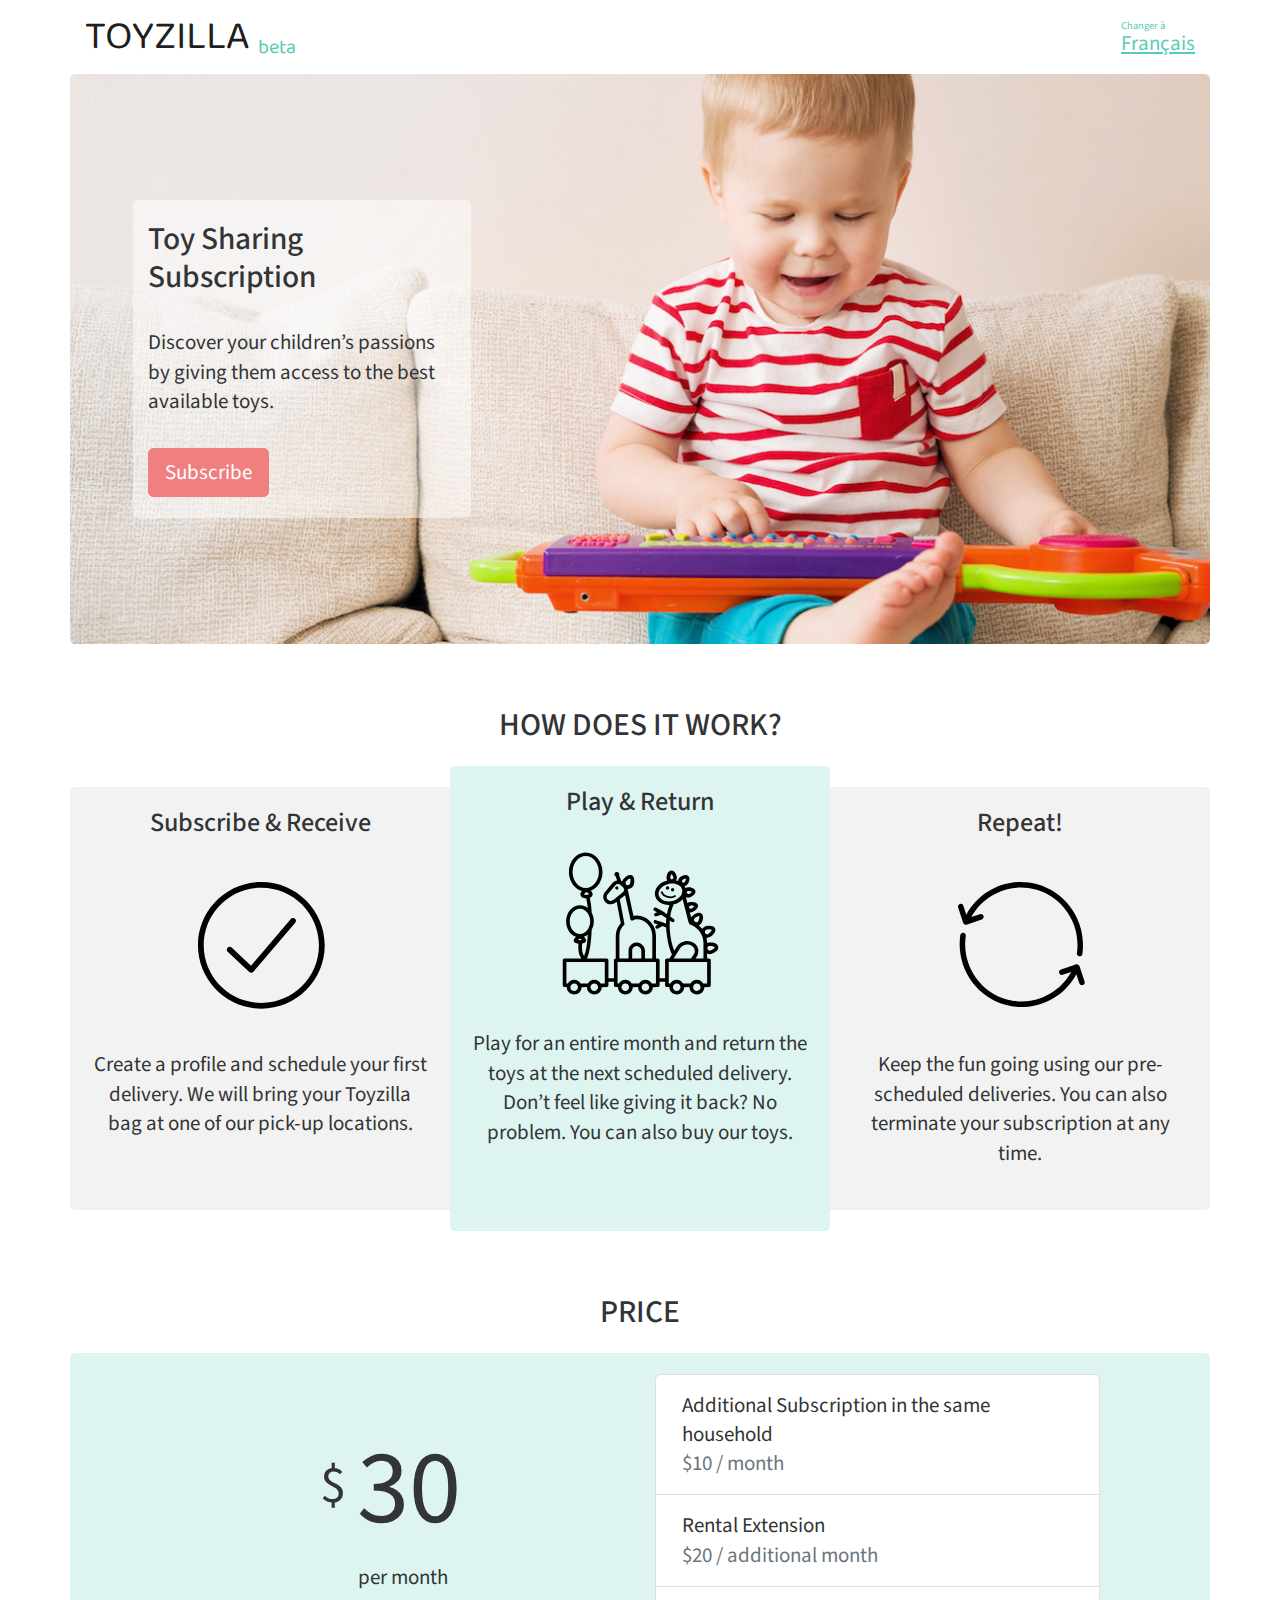
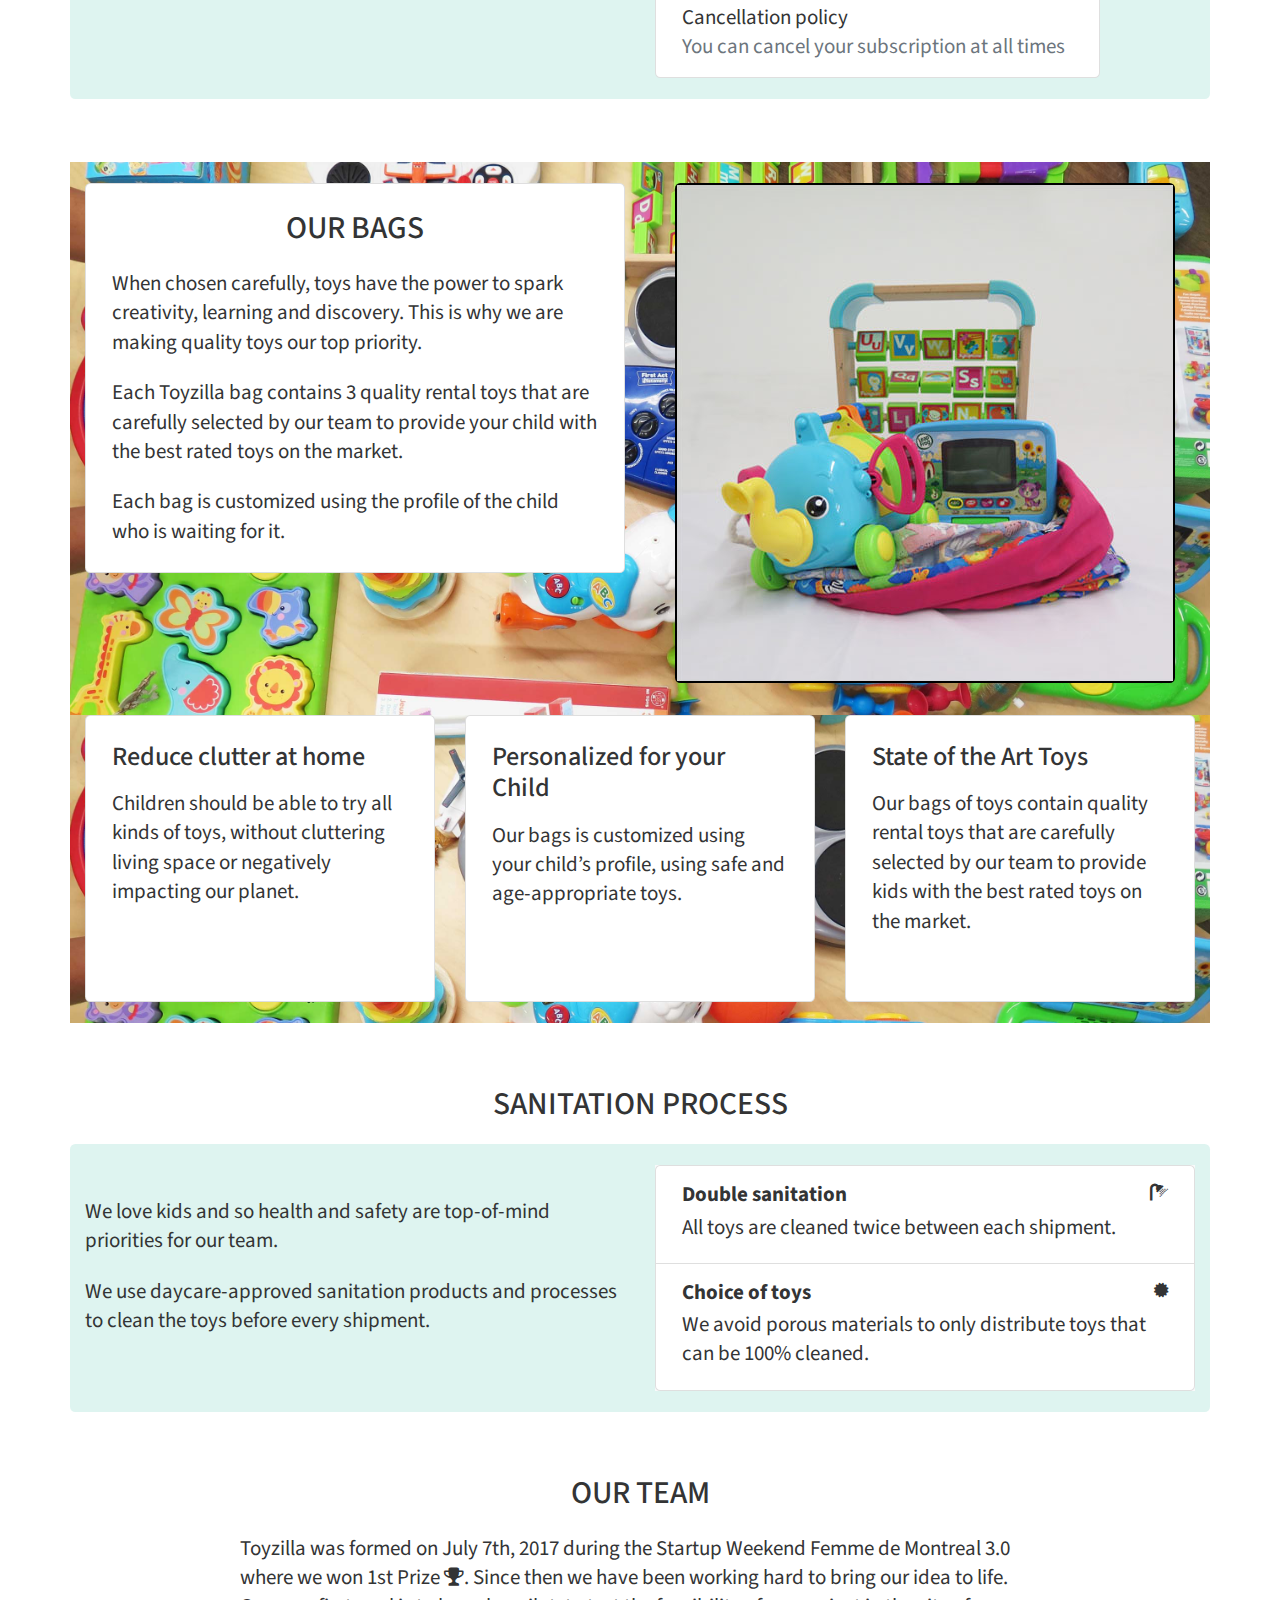
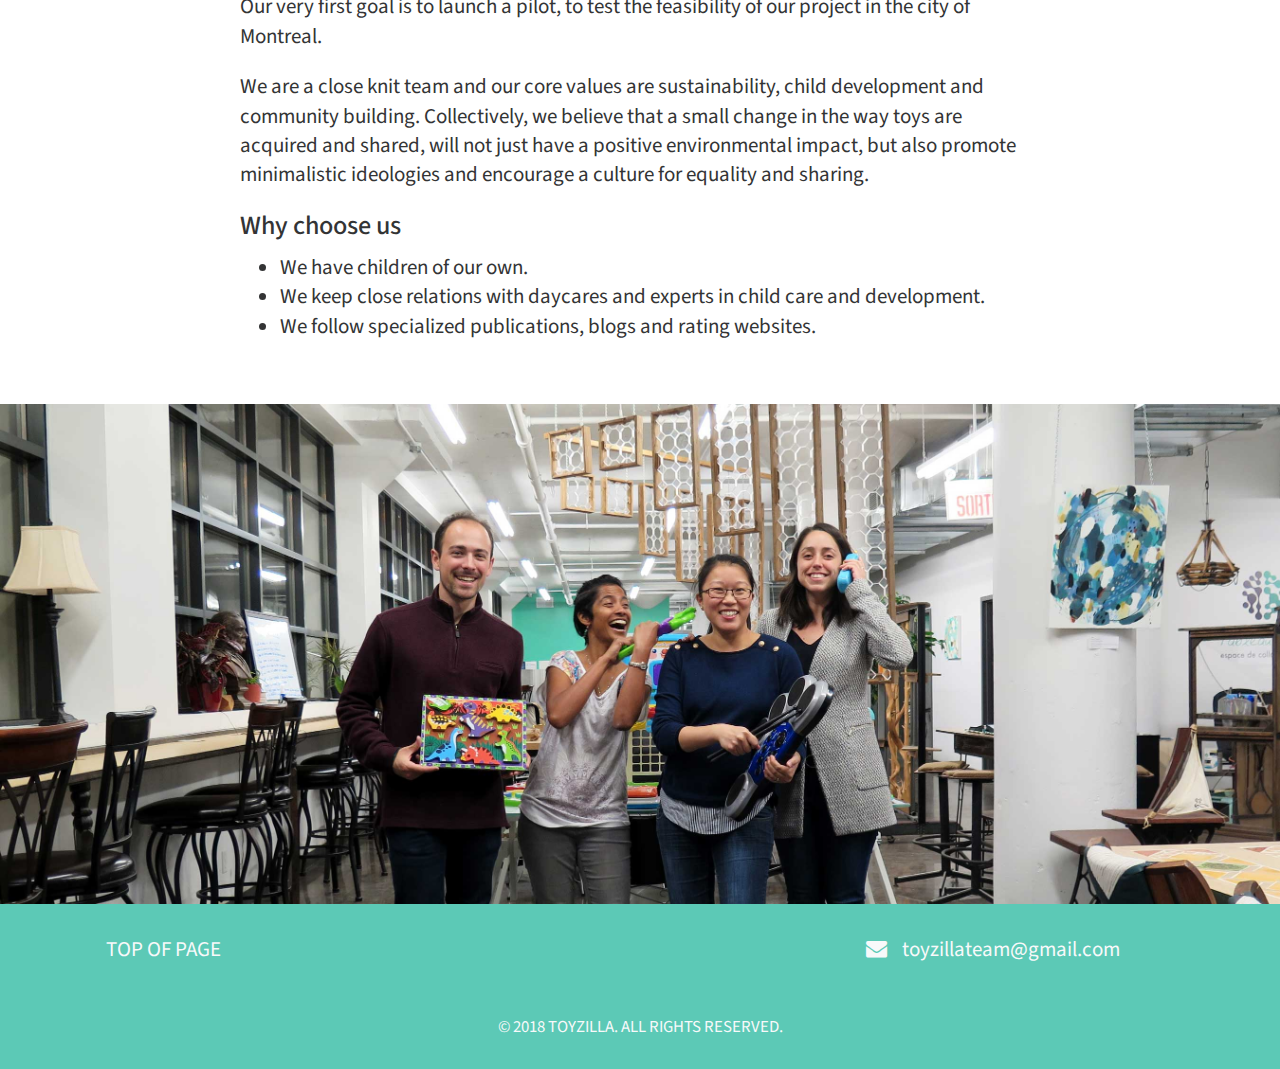
==== index.html @ 642ab4fc "Add website files." ====
<!DOCTYPE html>
<html lang="en">
<head>
  <meta http-equiv="Content-Type"
        content="text/html; charset=UTF-8">
  <meta name="viewport"
        content="width=device-width, initial-scale=1.0, shrink-to-fit=no">

  <title>Toyzilla</title>
  <meta name="Description"
        content="Toy Sharing Subscription. Discover your children’s passions by giving them access to a variety of toys.">
  <meta name="Keywords"
        content="toyzilla, play, toys, toy, box, bag, delivery, shipping, subscription, parent, parents, child, children, kid, kids, toddler, baby">
  <link rel="alternate"
        hreflang="en"
        href="http://www.toyzillabox.com/index.html">
  <link rel="alternate"
        hreflang="en-ca"
        href="http://www.toyzillabox.com/en/index.html">
  <link rel="alternate"
        hreflang="fr-ca"
        href="http://www.toyzillabox.com/fr/index.html">

  <link rel="shortcut icon"
        href="./images/favicon-01.png"
        type="image/png">
  <link rel="icon"
        href="./images/favicon-01.png"
        type="image/png">

  <link rel="stylesheet"
        href="https://fonts.googleapis.com/css?family=Baloo|Source+Sans+Pro"
        type="text/css">
  <link rel="stylesheet"
        href="https://maxcdn.bootstrapcdn.com/bootstrap/4.0.0/css/bootstrap.min.css"
        integrity="sha384-Gn5384xqQ1aoWXA+058RXPxPg6fy4IWvTNh0E263XmFcJlSAwiGgFAW/dAiS6JXm"
        crossorigin="anonymous"
        type="text/css">
  <link rel="stylesheet"
        href="https://maxcdn.bootstrapcdn.com/font-awesome/4.7.0/css/font-awesome.min.css"
        type="text/css">
  <link rel="stylesheet"
        href="./styles/style-03.css"
        type="text/css">
</head>
<body id="pageTop">

<header class="navbar navbar-expand-lg navbar-light sticky-top bg-white">
  <div class="container">
    <a
      class="navbar-brand"
      href="#pageTop"
    >TOYZILLA <sub id="beta">beta</sub></a>
    <a
      id="changeTo"
      href="http://www.toyzillabox.com/fr/index.html"
    ><span>Changer à</span><br/><span>Français</span></a>
  </div>
</header>

<article id="homeArticle">
    <section id="heroSection" class="mb-5">
      <div class="container">
        <div class="row py-5 px-md-5 px-sm-0 px-3 rounded">
          <div class="col-xl-4 col-lg-5 col-md-5 col-8 my-md-5 py-3 bg-white-transparent-2 rounded">
            <h1 class="text-left mb-4 h4">Toy Sharing Subscription</h1>
            <p class=" text-left mb-4">Discover your children’s passions by giving them access to the best available toys.</p>
            <button class="btn btn-primary"
              data-toggle="modal"
              data-target="#getStartedModal">Subscribe</button>
          </div>
        </div>
      </div>
    </section>
    <section id="howItWorksSection" class="mb-5">
      <div class="container">
        <h2 class="h4 text-center mb-3">HOW DOES IT WORK?</h2>
        <div class="row">
          <div class="col-md-4 p-3 mb-sm-3 col-highlighted-secondary-left">
            <h3 class="h5 text-center text-truncate mb-3">Subscribe &amp; Receive</h3>
            <img
              class="mx-auto d-block mb-3"
              src="./images/choose-01.svg"
              alt="Choose Icon" />
            <p class=" text-center">
                Create a profile and schedule your first delivery.
                We will bring your Toyzilla bag at one of our
                pick-up locations.
            </p>
          </div>
          <div class="col-md-4 p-3 col-highlighted">
            <h3 class="h5 text-center mb-3">Play &amp; Return</h3>
            <img
              class="mx-auto d-block mb-3"
              src="./images/toys-01.svg"
              alt="Toys Icon" />
            <p class=" text-center">
              Play for an entire month and return the toys at the
              next scheduled delivery. Don’t feel like giving it
              back? No problem. You can also buy our toys.
            </p>
          </div>
          <div class="col-md-4 p-3 mb-sm-3 col-highlighted-secondary-right">
            <h3 class="h5 text-center text-truncate mb-3">Repeat!</h3>
            <img
              class="mx-auto d-block mb-3"
              src="./images/repeat-01.svg"
              alt="Repeat Icon" />
            <p class=" text-center">
                Keep the fun going using our pre-scheduled
                deliveries. You can also terminate your
                subscription at any time.
            </p>
          </div>
        </div>
      </div>
    </section>
    <section id="priceSection" class="mb-5">
      <div class="container">
        <h2 class="h4 text-center mb-3">PRICE</h2>
        <div class="row rounded">
          <div class="col-md-5 ml-md-auto my-5">
            <div class="text-large text-center" style="margin-left: -24px;">$ <span class="text-huge" style="vertical-align: middle">30</span></div>
            <div class="text-center">per month</div>
          </div>
          <div class="col-md-5 mr-md-auto pb-md-3 py-3">
            <ul class="list-group">
              <li class="list-group-item">
                Additional Subscription in the same household<br/>
                <span class="text-secondary">$10 / month</span>
              </li>
              <li class="list-group-item">
                Rental Extension<br/>
                <span class="text-secondary">$20 / additional month</span>
              </li>
              <li class="list-group-item">
                Cancellation policy<br/>
                <span class="text-secondary">You can cancel your subscription at all times</span>
              </li>
            </ul>
          </div>
        </div>
      </div>
    </section>
    <section id="bagsSection" class="mb-5">
      <div class="container">
        <div class="row">
          <div class="col-md-6 rounded py-3">
            <div class="card">
              <div class="card-body">
                <h2 class="h4 card-title text-center mb-3">OUR BAGS</h2>
                <p class="card-text">
                  When chosen carefully, toys have the power to spark creativity,
                  learning and discovery. This is why we are making quality toys
                  our top priority.
                </p>
                <p class="card-text">
                  Each Toyzilla bag contains 3 quality rental toys that are
                  carefully selected by our team to provide your child with
                  the best rated toys on the market.
                </p>
                <p class="card-text">
                  Each bag is customized using the profile of the child who is
                  waiting for it.
                </p>
              </div>
            </div>
          </div>
          <div class="col-md-6 text-center">
            <figure class="figure my-md-3">
              <img
                src="./images/bag-01.jpg"
                class="figure-img img-fluid rounded"
                alt="One of our bag of toys">
              <figcaption class="figure-caption"></figcaption>
            </figure>
          </div>
        </div>
        <h2 class="d-none">VALUE PROPOSITION</h2>
        <div class="row pb-3">
          <div class="col-lg-4 mb-3 mb-lg-0">
            <div class="card">
              <div class="card-body card-fixed-height">
                <h3 class="h5 card-title">Reduce clutter at home</h3>
                <p class="card-text">
                  Children should be able to try all kinds of toys,
                  without cluttering living space or negatively
                  impacting our planet.
                </p>
              </div>
            </div>
          </div>
          <div class="col-lg-4 mb-3 mb-lg-0">
            <div class="card">
              <div class="card-body card-fixed-height">
                <h3 class="h5 card-title">Personalized for your Child</h3>
                <p class="card-text">
                  Our bags is customized using your child’s profile,
                  using safe and age-appropriate toys.
                </p>
              </div>
            </div>
          </div>
          <div class="col-lg-4 mb-3 mb-lg-0">
            <div class="card">
              <div class="card-body card-fixed-height">
                <h3 class="h5 card-title">State of the Art Toys</h3>
                <p class="card-text">
                  Our bags of toys contain quality rental toys that are
                  carefully selected by our team to provide kids with the
                  best rated toys on the market.
                </p>
              </div>
            </div>
          </div>
        </div>
      </div>
    </section>
    <section id="sanitationProcessSection" class="mb-5">
      <div class="container">
        <h2 class="h4 mb-3 text-uppercase text-center">Sanitation Process</h2>
        <div class="row rounded py-3">
          <div class="col-md-6 my-4">
            <p>We love kids and so health and safety are top-of-mind priorities for our team.</p>
            <p>We use daycare-approved sanitation products and processes to clean the toys before every shipment.</p>
          </div>
          <div class="col-md-6">
            <div class="list-group bg-light">
              <div class="list-group-item flex-column align-items-start">
                <div class="d-flex w-100 justify-content-between">
                  <h5 class="h6 font-weight-bold mb-1">Double sanitation</h5>
                  <small><span class="fa fa-shower"></span></small>
                </div>
                <p class="mb-1">All toys are cleaned twice between each shipment.</p>
              </div>
              <div class="list-group-item flex-column align-items-start">
                <div class="d-flex w-100 justify-content-between">
                  <h5 class="h6 font-weight-bold mb-1">Choice of toys</h5>
                  <small><span class="fa fa-certificate"></span></small>
                </div>
                <p class="mb-1">We avoid porous materials to only distribute toys that can be 100% cleaned.</p>
              </div>
            </div>
          </div>
        </div>
      </div>
    </section>
    <section id="teamIntroSection" class="mb-5">
      <div class="container">
        <h2 class="h4 text-center mb-3">OUR TEAM</h2>
        <div class="mx-md-5 ml-md-auto mr-md-auto" style="max-width: 800px">
             <p class="text-left">
                Toyzilla was formed on July 7th, 2017 during the Startup
                Weekend Femme de Montreal 3.0 where we won 1st Prize <span class="fa fa-trophy"></span>. Since
                then we have been working hard to bring our idea to life. Our
                very first goal is to launch a pilot, to test the feasibility
                of our project in the city of Montreal.
            </p>
            <p class=" text-left">
                We are a close knit team and our core values are
                sustainability, child development and community building.
                Collectively, we believe that a small change in the way toys
                are acquired and shared, will not just have a positive
                environmental impact, but also promote minimalistic ideologies
                and encourage a culture for equality and sharing.
            </p>
            <h3 class="h5 mb-2">Why choose us</h3>
            <ul>
                <li>We have children of our own.</li>
                <li>We keep close relations with daycares and experts in child care and development.</li>
                <li>We follow specialized publications, blogs and rating websites.</li>
            </ul>
        </div>
      </div>
    </section>
    <section id="teamSection"></section>
</article>

<footer class="text-light py-3">
  <div class="container">
    <div class="row mb-3">
      <div class="col-md-8">
        <nav class="nav flex-column flex-sm-row mb-3" role="navigation">
          <a
            class="flex-sm-fill text-sm-center nav-link active text-light text-uppercase"
            href="#pageTop"
          >Top of page</a>
        </nav>
      </div>
      <div class="col-md-4">
        <p class="nav-link">
          <span class="fa fa-envelope mr-2 d-xl-inline d-none"></span>
          <a class="text-light" href="mailto:toyzillateam@gmail.com">toyzillateam@gmail.com</a>
        </p>
      </div>
    </div>
    <div class="text-center">
      <h6 class="text-uppercase small">
        © 2018 Toyzilla. All Rights Reserved.
      </h6>
    </div>
  </div>
</footer>

<script
  src="https://code.jquery.com/jquery-3.2.1.slim.min.js"
  integrity="sha384-KJ3o2DKtIkvYIK3UENzmM7KCkRr/rE9/Qpg6aAZGJwFDMVNA/GpGFF93hXpG5KkN"
  crossorigin="anonymous"></script>
<script
  src="https://cdnjs.cloudflare.com/ajax/libs/popper.js/1.12.9/umd/popper.min.js"
  integrity="sha384-ApNbgh9B+Y1QKtv3Rn7W3mgPxhU9K/ScQsAP7hUibX39j7fakFPskvXusvfa0b4Q"
  crossorigin="anonymous"></script>
<script
  src="https://maxcdn.bootstrapcdn.com/bootstrap/4.0.0/js/bootstrap.min.js"
  integrity="sha384-JZR6Spejh4U02d8jOt6vLEHfe/JQGiRRSQQxSfFWpi1MquVdAyjUar5+76PVCmYl"
  crossorigin="anonymous"></script>

<div
  class="modal fade"
  id="getStartedModal"
  tabindex="-1"
  role="dialog"
  aria-labelledby="getStartedModalLabel"
  aria-hidden="true">
  <div class="modal-dialog modal-lg" role="document">
    <div class="modal-content">
      <div class="modal-header">
        <h5 class="modal-title" id="getStartedModalLabel">Registration</h5>
        <button type="button" class="close" data-dismiss="modal" aria-label="Fermer">
          <span aria-hidden="true">&times;</span>
        </button>
      </div>
      <div class="modal-body modal-body-image"></div>
      <div class="modal-body">
        <form
          class="needs-validation"
          action="https://toyzillabox.us12.list-manage.com/subscribe/post?u=aa6e9d640f5aac05cb7e90ce6&amp;id=c264d123a0"
          method="post"
          novalidate>
          <div class="form-group row">
            <label
              for="mce-EMAIL"
              class="col-sm-5 col-form-label">Email <span class="asterisk">*</span></label>
            <div class="col-sm-7">
              <input
                type="email"
                value=""
                name="EMAIL"
                class="form-control"
                id="mce-EMAIL"
                placeholder="name@example.com" required>
              <div class="invalid-feedback">
                Please enter your email address.
              </div>
            </div>
          </div>
          <div class="form-group row">
            <label
              for="mce-NAME"
              class="col-sm-5 col-form-label">Your Name </label>
            <div class="col-sm-7">
              <input
                type="text"
                value=""
                name="NAME"
                class="form-control"
                id="mce-NAME"
                placeholder="Jane Smith">
            </div>
          </div>
          <div class="form-group row">
            <label
              for="mce-PHONE"
              class="col-sm-5 col-form-label">Phone Number </label>
            <div class="col-sm-4">
              <input
                type="text"
                value=""
                name="PHONE"
                class="form-control"
                id="mce-PHONE"
                placeholder="###-###-####">
            </div>
          </div>
          <div class="form-group row">
            <label
              for="mce-CHILDNAME"
              class="col-sm-5 col-form-label">Child's Name </label>
            <div class="col-sm-7">
              <input
                type="text"
                value=""
                name="CHILDNAME"
                class="form-control"
                id="mce-CHILDNAME"
                placeholder="Mini-Jane">
            </div>
          </div>
          <div class="form-group row">
            <label
              for="mce-CHILDBIRTH-year"
              class="col-sm-5 col-form-label">Child's Birthdate </label>
            <div class="col-sm-4">
              <input
                type="text"
                pattern="[0-9]*"
                size="4"
                maxlength="4"
                value=""
                name="CHILDBIRTH[year]"
                class="form-control"
                id="mce-CHILDBIRTH-year"
                placeholder="YYYY">
            </div>
            <div class="col-sm-3">
              <input
                type="text"
                pattern="[0-9]*"
                size="2"
                maxlength="2"
                value=""
                name="CHILDBIRTH[month]"
                class="form-control"
                id="mce-CHILDBIRTH-month"
                placeholder="MM">
            </div>
            <div class="col-sm-3 d-none">
              <input
                type="text"
                pattern="[0-9]*"
                size="2"
                maxlength="2"
                value="01"
                name="CHILDBIRTH[day]"
                class="form-control"
                id="mce-CHILDBIRTH-day"
                placeholder="DD">
            </div>
          </div>
          <!-- real people should not fill this in and expect good things - do not remove this or risk form bot signups-->
          <div
            style="position: absolute; left: -5000px;"
            aria-hidden="true">
            <input
              type="text"
              name="b_aa6e9d640f5aac05cb7e90ce6_005e6c52d1"
              tabindex="-1"
              value="">
          </div>
          <button
            type="submit"
            class="btn btn-primary float-right mt-3">Subscribe</button>
        </form>
      </div>
    </div>
  </div>
</div>
<script>
  // Following function prevents submission before validation passes.
  // Mostly useful for custom validation.
  // See https://getbootstrap.com/docs/4.0/components/forms/#custom-styles.
  (function() {
    'use strict';
    window.addEventListener('load', function() {
      var forms = document.getElementsByClassName('needs-validation');
      var validation = Array.prototype.filter.call(forms, function(form) {
        form.addEventListener('submit', function(event) {
          if (form.checkValidity() === false) {
            event.preventDefault();
            event.stopPropagation();
          }
          form.classList.add('was-validated');
        }, false);
      });
    }, false);
  })();
</script>

</body>
</html>
---- styles/style-03.css ----
/* =============================
   CUSTOM TOYZILLA
   ============================= */
html {
  -webkit-tap-highlight-color: transparent;
  font-size: 18px;
}
@media (min-width: 1024px) {
  html {
    font-size: 21px;
  }
}

body {
  background: #fff;
  color: #333435;
  font-family: "Source Sans Pro","Helvetica Neue",Helvetica,Arial,sans-serif;
  font-weight: 400;
  line-height: 1.4;
}

.text-huge {
  font-size: 5rem;
}
.text-large {
  font-size: 2.5rem;
}
.text-small {
  font-size: .6rem;
}

.bg-white {
  background-color: #ffffff;
}
.bg-white-transparent {
  background-color: rgba(255, 255, 255, .9);
}
.bg-white-transparent-2 {
  background-color: rgba(255, 255, 255, .5);
}

/* =============================
   BOOTSTRAP OVERRIDES
   ============================= */
.btn-primary {
  background-color: rgb(238, 129, 130);
  border-color: rgb(238, 129, 130);
}
.btn-primary:hover {
  background-color: #eb6b6c;
  border-color: #eb6b6c;
}
@media (min-width: 768px) {
  .btn-primary {
    background-color: lightcoral;
    border-color: lightcoral;
  }
}

.badge-info {
    background-color: rgb(92, 201, 182);
}

/* =============================
   HEAD
   ============================= */
.navbar-brand {
  font-size: 32px;
  font-family: "Baloo","Helvetica Neue",Helvetica,Arial,sans-serif;;
  line-height: 1;
}
@media (min-width: 768px) {
  .navbar-brand {
    font-size: 40px;
  }
}

sub#beta {
  color: rgb(92, 201, 182);
  font-size: .5em;
}

a#changeTo {
  color: rgb(92, 201, 182);
  line-height: 1;
  text-decoration: none;
  margin-top: -.4em;
}
a#changeTo > span:first-child {
  font-size: .5em;
  text-decoration: none;
}
a#changeTo > span {
  text-decoration: underline;
}

/* =============================
   HOME PAGE
   ============================= */
#heroSection {
  background-position: center;
  background-image: url(../images/mobile-background-01.jpg);
  background-size: cover;
  background-repeat: no-repeat;
}
@media (min-width: 768px) {
  #heroSection {
    background-image: none;
  }
  #heroSection .row {
    background-position: center;
    background-image: url(../images/desktop-background-01.jpg);
    background-size: cover;
    background-repeat: no-repeat;
  }
}

#howItWorksSection img {
  width: 50%;
}
.col-highlighted {
  background-color: rgba(92, 201, 182, .2);
}
.col-highlighted-secondary-left {
  background-color: rgba(230, 230, 230, .5);
}
.col-highlighted-secondary-right {
  background-color: rgba(230, 230, 230, .5);
}
@media (min-width: 768px) {
  .col-highlighted {
    border-radius: .25rem;
  }
  .col-highlighted-secondary-left {
    border-radius: .25rem 0 0 .25rem;
    margin-top: 1rem;
  }
  .col-highlighted-secondary-right {
    border-radius: 0 .25rem .25rem 0;
    margin-top: 1rem;
  }
}

#priceSection .row, #sanitationProcessSection .row {
  background-color: rgba(92, 201, 182, .2);
}

#bagsSection {
  background-position: center;
  background-image: url(../images/toy-table-01.jpg);
  background-size: cover;
  background-repeat: no-repeat;
}
@media (min-width: 768px) {
  #bagsSection {
    background-image: none;
  }
  #bagsSection .row {
    background-position: center;
    background-image: url(../images/toy-table-01.jpg);
    background-size: cover;
    background-repeat: no-repeat;
  }
}

@media (min-width: 1024px) {
  .card-fixed-height {
    height: 285px;
  }
  .card-fixed-height:lang(fr) {
    height: 375px;
  }
}

#teamSection {
    min-height: 500px;
    background-image: url(../images/funny-01.jpg);
    background-position: top;
    background-size: cover;
}

/* =============================
   FOOT
   ============================= */
footer {
  background-color: rgb(92, 201, 182);
}

/* =============================
   EXTRA
   ============================= */
.modal-body-image {
  background-size: cover;
  background-position: 50% 50%;
  background-image: url('../images/toy-table-01.jpg');

  border-top: 1px solid rgba(0,0,0,.2);
  border-bottom: 1px solid rgba(0,0,0,.2);

  min-height: 200px;
  width: 100%;

  clear: both;
  display: block;
}
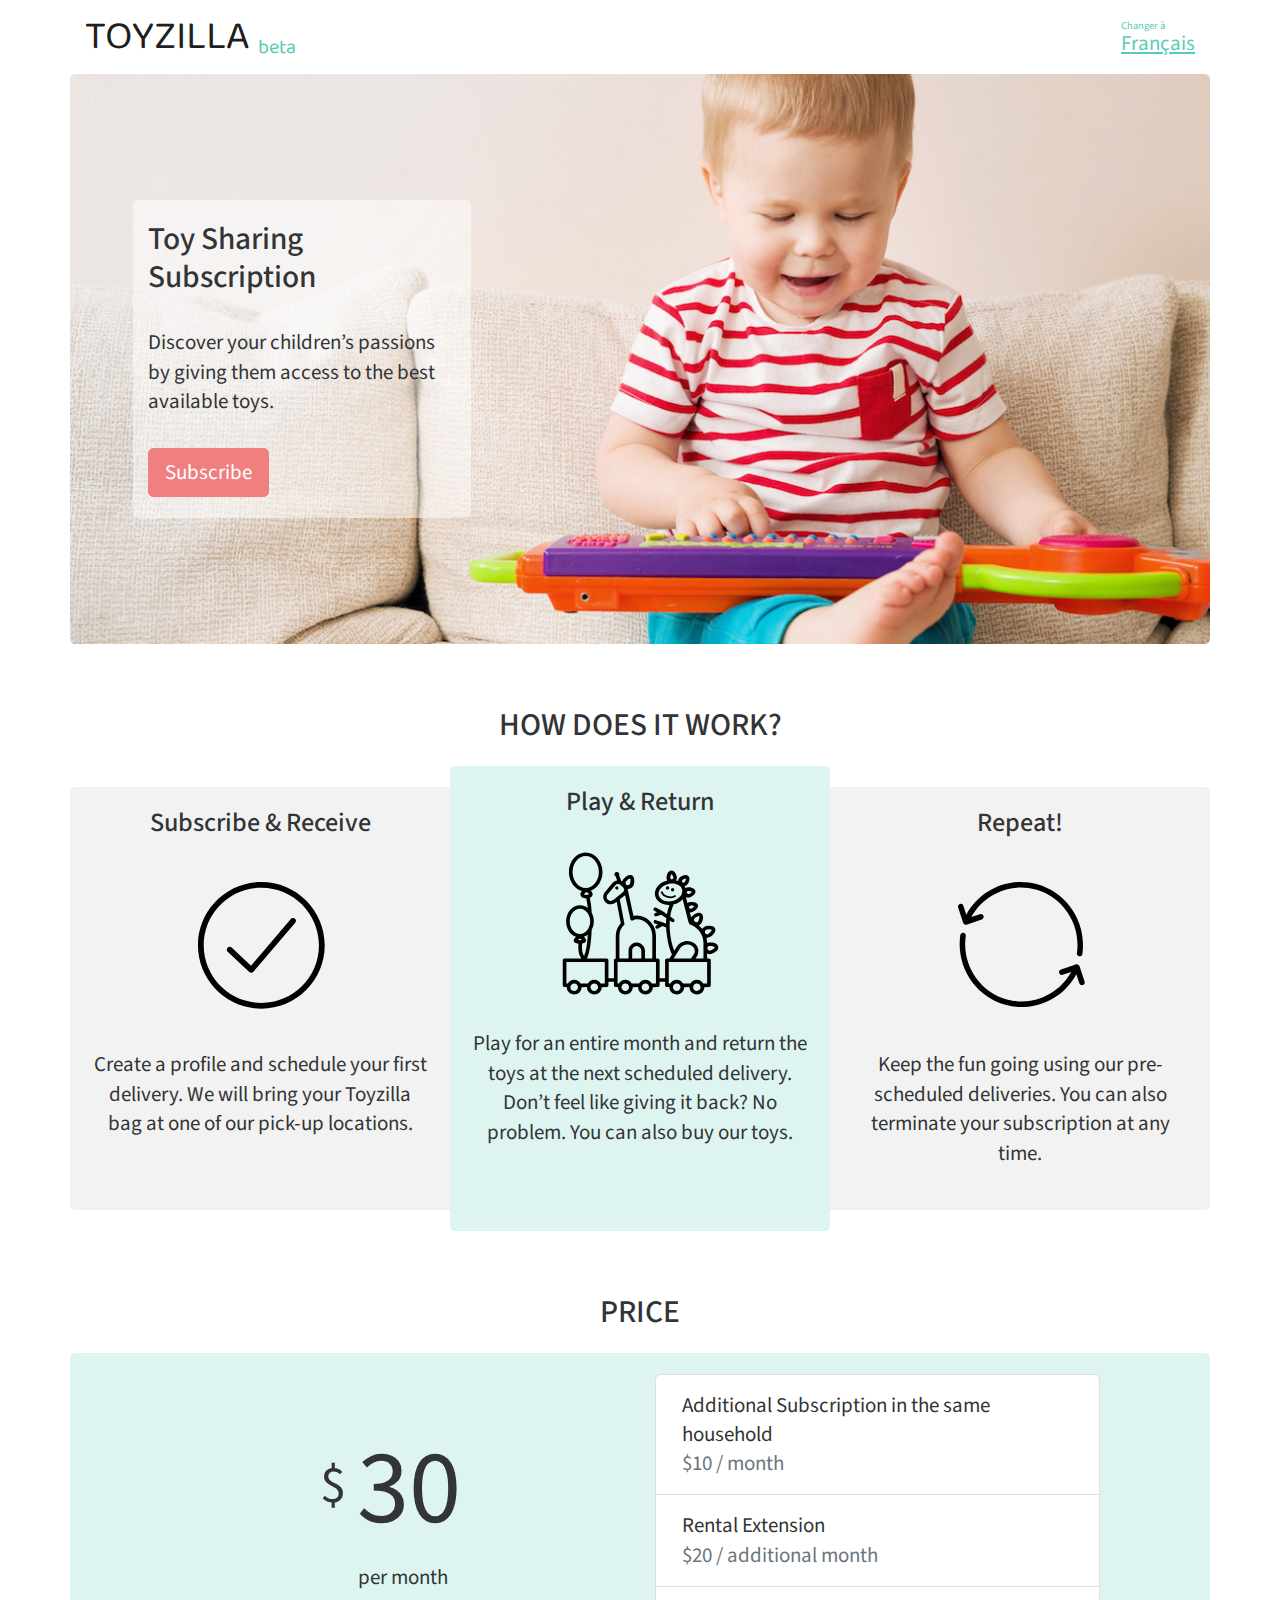
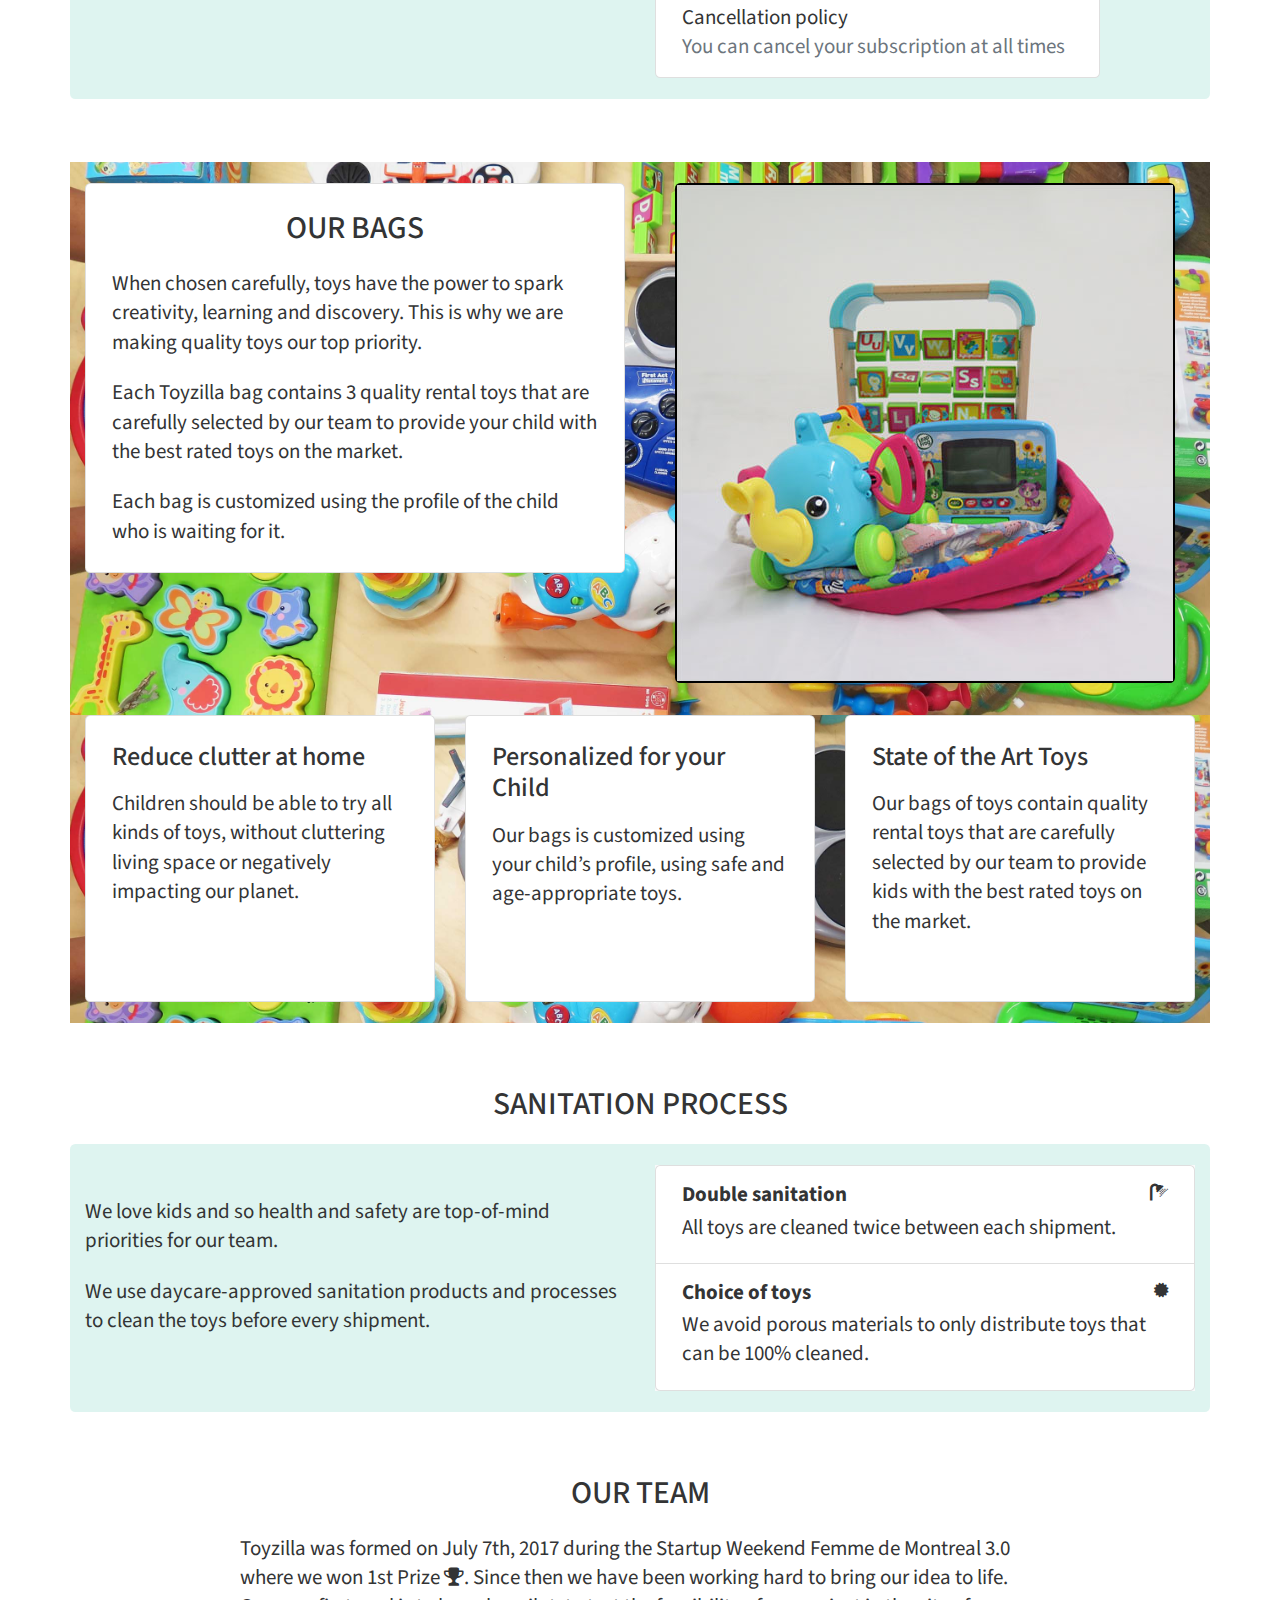
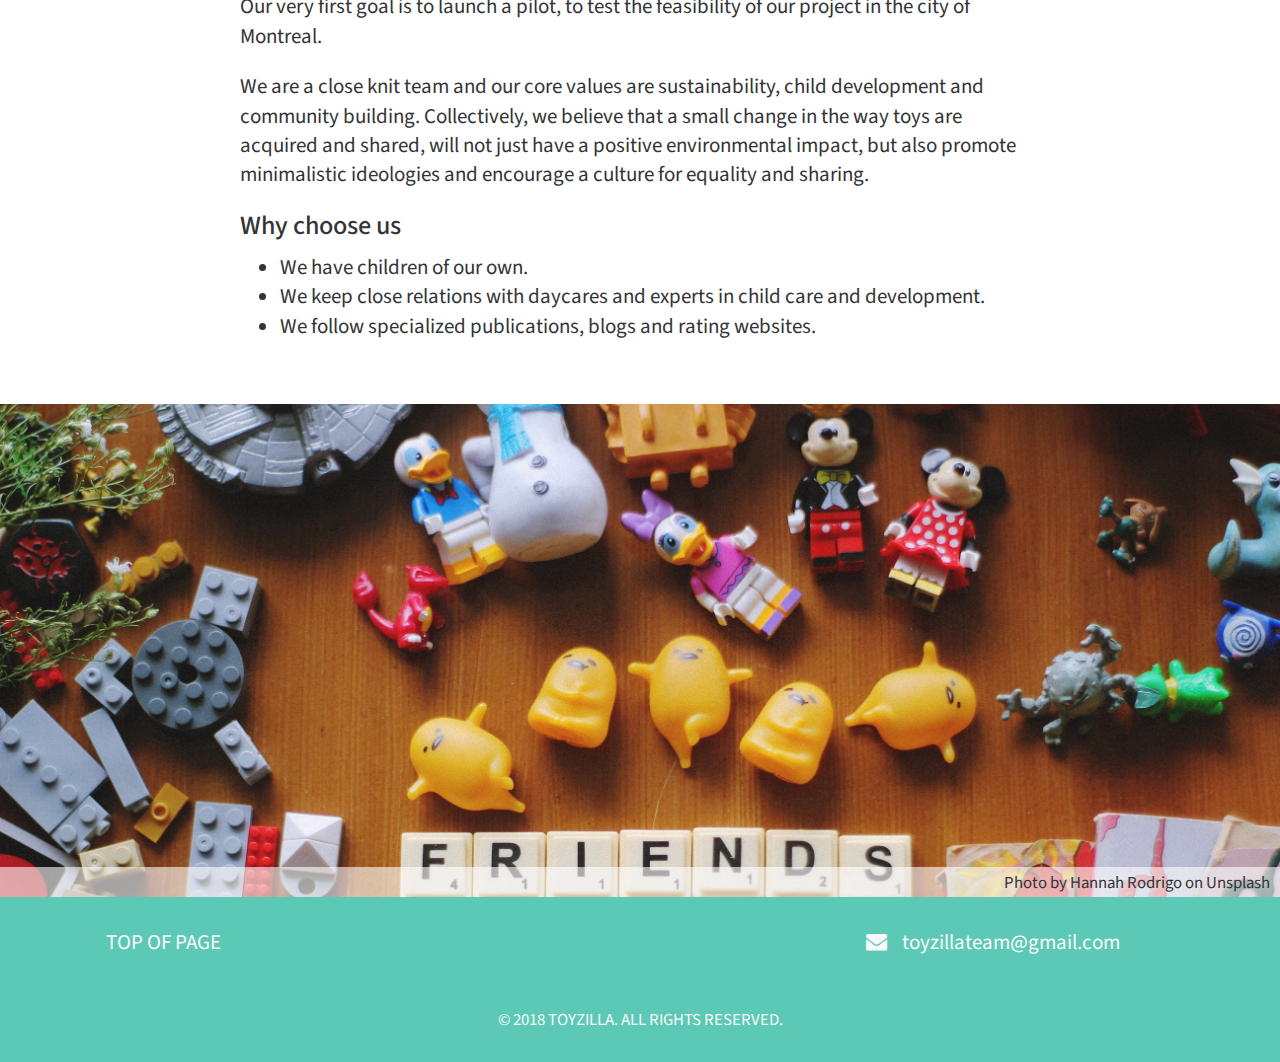
==== commit 09f45798: "Update team image to FRIENDS." ====
--- a/index.html
+++ b/index.html
@@ -40,7 +40,7 @@
         href="https://maxcdn.bootstrapcdn.com/font-awesome/4.7.0/css/font-awesome.min.css"
         type="text/css">
   <link rel="stylesheet"
-        href="./styles/style-03.css"
+        href="./styles/style-04.css"
         type="text/css">
 </head>
 <body id="pageTop">
@@ -274,6 +274,9 @@
       </div>
     </section>
     <section id="teamSection"></section>
+    <div class="bg-white-transparent-2">
+      <p class="text-right font-weight-light mb-0"><small>Photo by Hannah Rodrigo on Unsplash</small></p>
+    </div>
 </article>
 
 <footer class="text-light py-3">
--- a/styles/style-04.css
+++ b/styles/style-04.css
@@ -0,0 +1,210 @@
+/* =============================
+   CUSTOM TOYZILLA
+   ============================= */
+html {
+  -webkit-tap-highlight-color: transparent;
+  font-size: 18px;
+}
+@media (min-width: 1024px) {
+  html {
+    font-size: 21px;
+  }
+}
+
+body {
+  background: #fff;
+  color: #333435;
+  font-family: "Source Sans Pro","Helvetica Neue",Helvetica,Arial,sans-serif;
+  font-weight: 400;
+  line-height: 1.4;
+}
+
+.text-huge {
+  font-size: 5rem;
+}
+.text-large {
+  font-size: 2.5rem;
+}
+.text-small {
+  font-size: .6rem;
+}
+
+.bg-white {
+  background-color: #ffffff;
+}
+.bg-white-transparent {
+  background-color: rgba(255, 255, 255, .9);
+}
+.bg-white-transparent-2 {
+  background-color: rgba(255, 255, 255, .5);
+}
+
+/* =============================
+   BOOTSTRAP OVERRIDES
+   ============================= */
+.btn-primary {
+  background-color: rgb(238, 129, 130);
+  border-color: rgb(238, 129, 130);
+}
+.btn-primary:hover {
+  background-color: #eb6b6c;
+  border-color: #eb6b6c;
+}
+@media (min-width: 768px) {
+  .btn-primary {
+    background-color: lightcoral;
+    border-color: lightcoral;
+  }
+}
+
+.badge-info {
+    background-color: rgb(92, 201, 182);
+}
+
+/* =============================
+   HEAD
+   ============================= */
+.navbar-brand {
+  font-size: 32px;
+  font-family: "Baloo","Helvetica Neue",Helvetica,Arial,sans-serif;;
+  line-height: 1;
+}
+@media (min-width: 768px) {
+  .navbar-brand {
+    font-size: 40px;
+  }
+}
+
+sub#beta {
+  color: rgb(92, 201, 182);
+  font-size: .5em;
+}
+
+a#changeTo {
+  color: rgb(92, 201, 182);
+  line-height: 1;
+  text-decoration: none;
+  margin-top: -.4em;
+}
+a#changeTo > span:first-child {
+  font-size: .5em;
+  text-decoration: none;
+}
+a#changeTo > span {
+  text-decoration: underline;
+}
+
+/* =============================
+   HOME PAGE
+   ============================= */
+#heroSection {
+  background-position: center;
+  background-image: url(../images/mobile-background-01.jpg);
+  background-size: cover;
+  background-repeat: no-repeat;
+}
+@media (min-width: 768px) {
+  #heroSection {
+    background-image: none;
+  }
+  #heroSection .row {
+    background-position: center;
+    background-image: url(../images/desktop-background-01.jpg);
+    background-size: cover;
+    background-repeat: no-repeat;
+  }
+}
+
+#howItWorksSection img {
+  width: 50%;
+}
+.col-highlighted {
+  background-color: rgba(92, 201, 182, .2);
+}
+.col-highlighted-secondary-left {
+  background-color: rgba(230, 230, 230, .5);
+}
+.col-highlighted-secondary-right {
+  background-color: rgba(230, 230, 230, .5);
+}
+@media (min-width: 768px) {
+  .col-highlighted {
+    border-radius: .25rem;
+  }
+  .col-highlighted-secondary-left {
+    border-radius: .25rem 0 0 .25rem;
+    margin-top: 1rem;
+  }
+  .col-highlighted-secondary-right {
+    border-radius: 0 .25rem .25rem 0;
+    margin-top: 1rem;
+  }
+}
+
+#priceSection .row, #sanitationProcessSection .row {
+  background-color: rgba(92, 201, 182, .2);
+}
+
+#bagsSection {
+  background-position: center;
+  background-image: url(../images/toy-table-01.jpg);
+  background-size: cover;
+  background-repeat: no-repeat;
+}
+@media (min-width: 768px) {
+  #bagsSection {
+    background-image: none;
+  }
+  #bagsSection .row {
+    background-position: center;
+    background-image: url(../images/toy-table-01.jpg);
+    background-size: cover;
+    background-repeat: no-repeat;
+  }
+}
+
+@media (min-width: 1024px) {
+  .card-fixed-height {
+    height: 285px;
+  }
+  .card-fixed-height:lang(fr) {
+    height: 375px;
+  }
+}
+
+#teamSection {
+    min-height: 500px;
+    background-image: url(../images/hannah-rodrigo-320734-unsplash.jpg);
+    background-position: top;
+    background-size: cover;
+}
+#teamSection + div {
+  margin: -1.75rem 0 0;
+  padding: 0 .5rem;
+  background-color: rgba(255, 255, 255, .6);
+}
+
+/* =============================
+   FOOT
+   ============================= */
+footer {
+  background-color: rgb(92, 201, 182);
+}
+
+/* =============================
+   EXTRA
+   ============================= */
+.modal-body-image {
+  background-size: cover;
+  background-position: 50% 50%;
+  background-image: url('../images/toy-table-01.jpg');
+
+  border-top: 1px solid rgba(0,0,0,.2);
+  border-bottom: 1px solid rgba(0,0,0,.2);
+
+  min-height: 200px;
+  width: 100%;
+
+  clear: both;
+  display: block;
+}
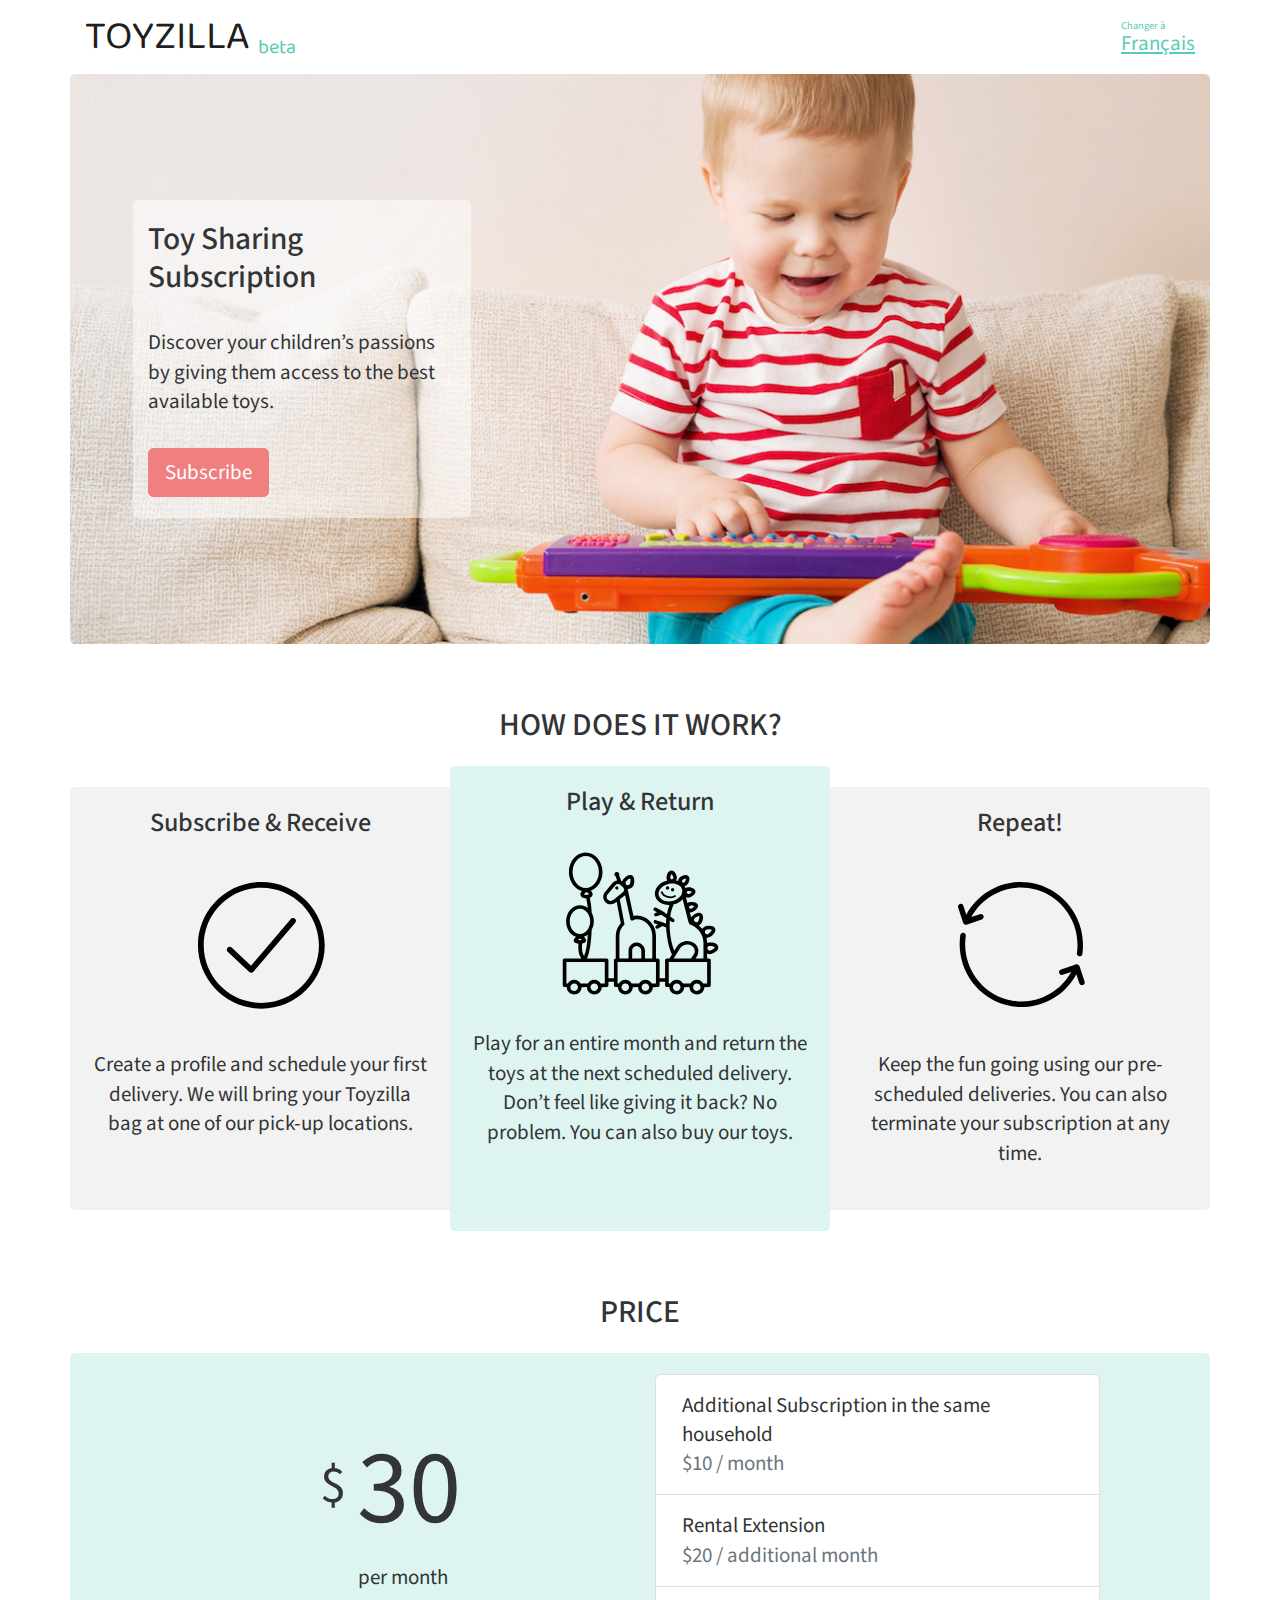
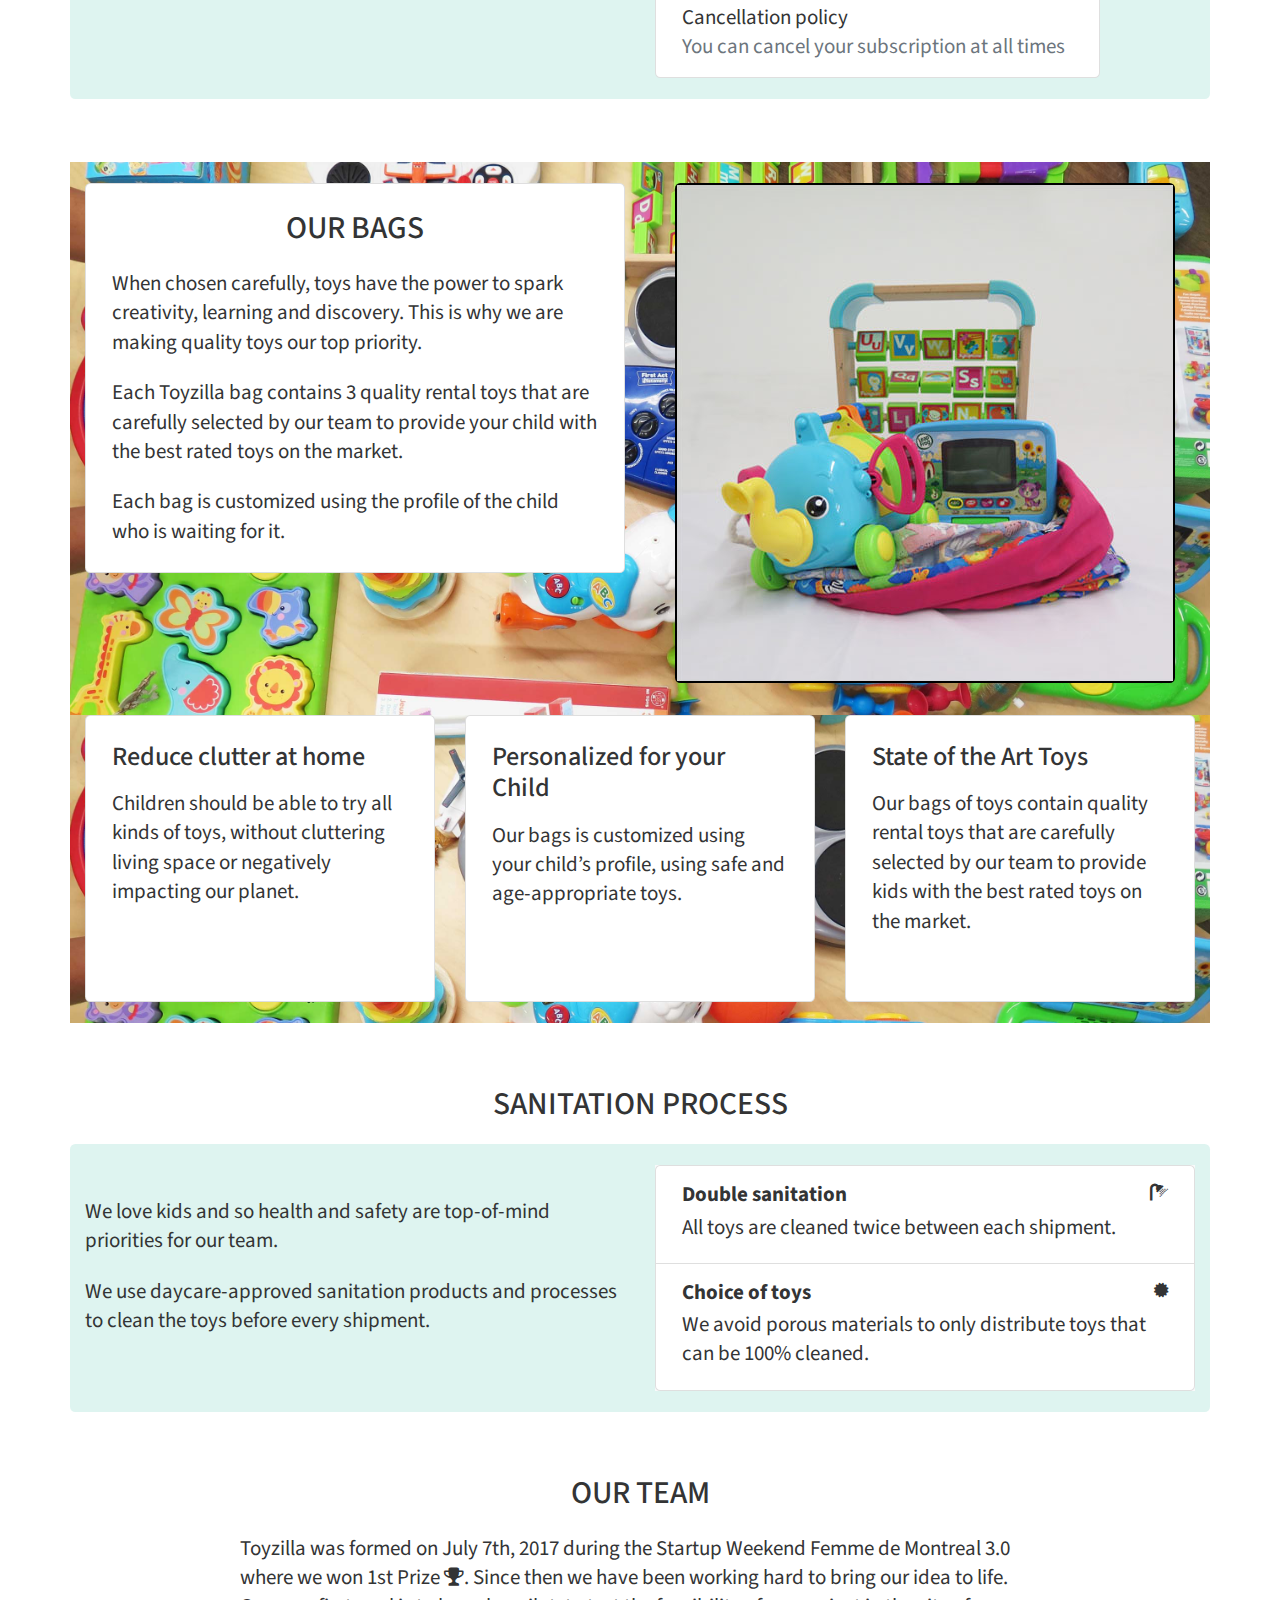
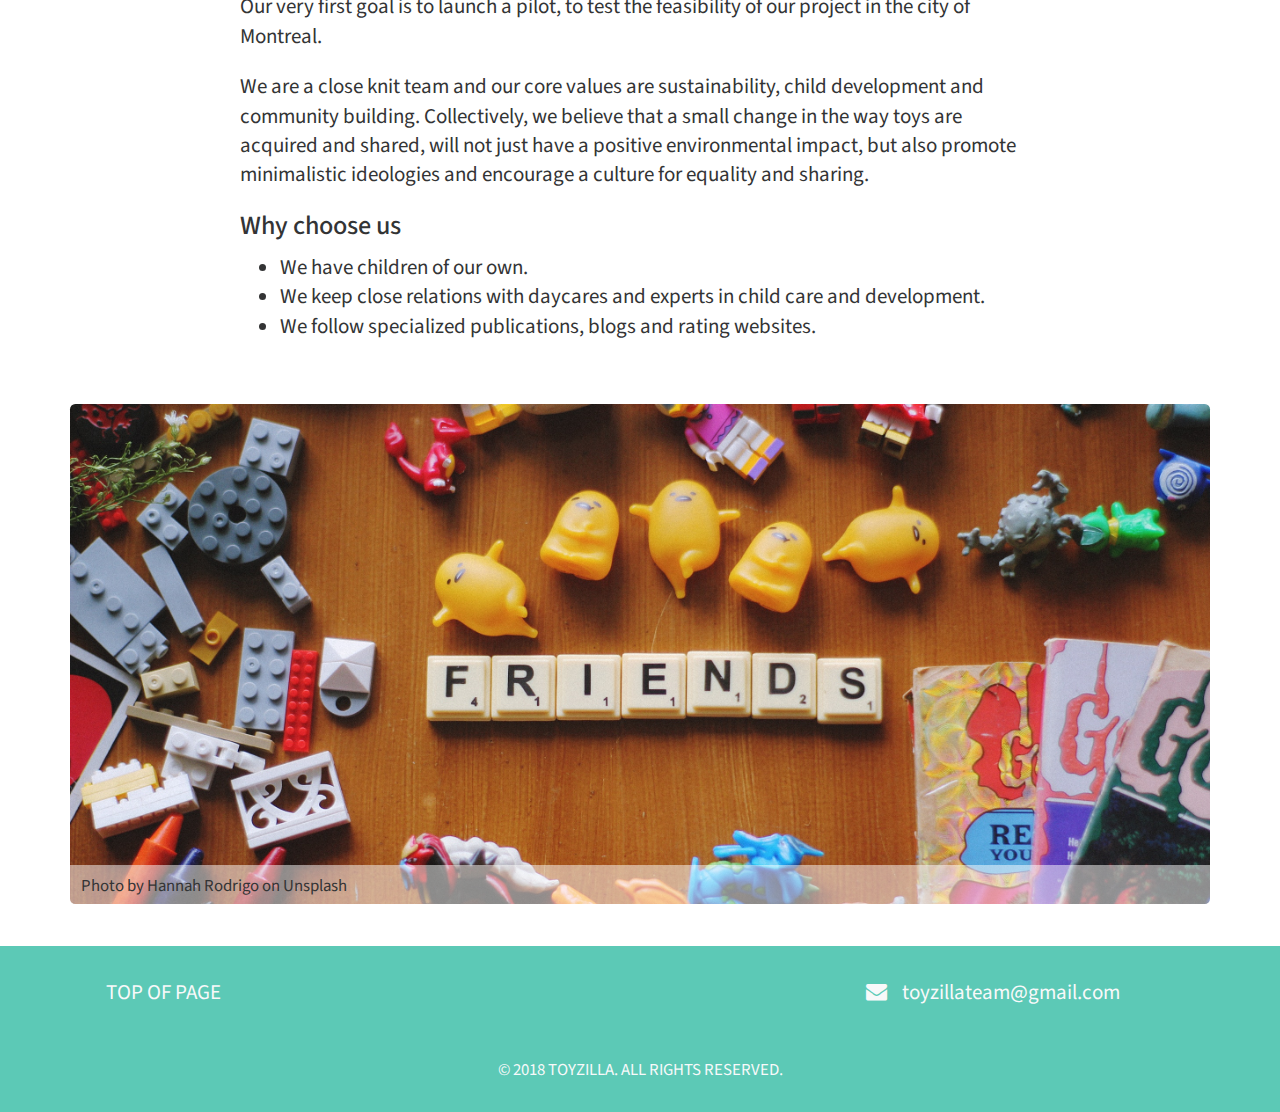
==== commit 8a28b60e: "Fix resolution issues for the team section." ====
--- a/index.html
+++ b/index.html
@@ -273,10 +273,14 @@
         </div>
       </div>
     </section>
-    <section id="teamSection"></section>
-    <div class="bg-white-transparent-2">
-      <p class="text-right font-weight-light mb-0"><small>Photo by Hannah Rodrigo on Unsplash</small></p>
-    </div>
+    <section id="teamSection">
+      <div class="container">
+        <div class="row rounded"></div>
+        <div id="teamSectionMention" class="row bg-white-transparent-2">
+          <small>Photo by Hannah Rodrigo on Unsplash</small>
+        </div>
+      </div>
+    </section>
 </article>
 
 <footer class="text-light py-3">
--- a/styles/style-04.css
+++ b/styles/style-04.css
@@ -173,15 +173,32 @@
 }
 
 #teamSection {
+    min-height: 300px;
+    background-image: url(../images/hannah-rodrigo-320734-unsplash.jpg);
+    background-position: center;
+    background-size: cover;
+    background-repeat: no-repeat;
+}
+#teamSectionMention {
+  display: none;
+}
+@media (min-width: 768px) {
+  #teamSection {
+    background-image: none;
+    margin-bottom: 2rem;
+  }
+  #teamSection > .container > .row:first-child {
     min-height: 500px;
+    background-position: center;
     background-image: url(../images/hannah-rodrigo-320734-unsplash.jpg);
-    background-position: top;
-    background-size: cover;
-}
-#teamSection + div {
-  margin: -1.75rem 0 0;
-  padding: 0 .5rem;
-  background-color: rgba(255, 255, 255, .6);
+    background-size: cover;
+    background-repeat: no-repeat;
+  }
+  #teamSectionMention {
+    display: block;
+    margin-top: -1.875rem;
+    padding: .25rem .5rem;
+  }
 }
 
 /* =============================
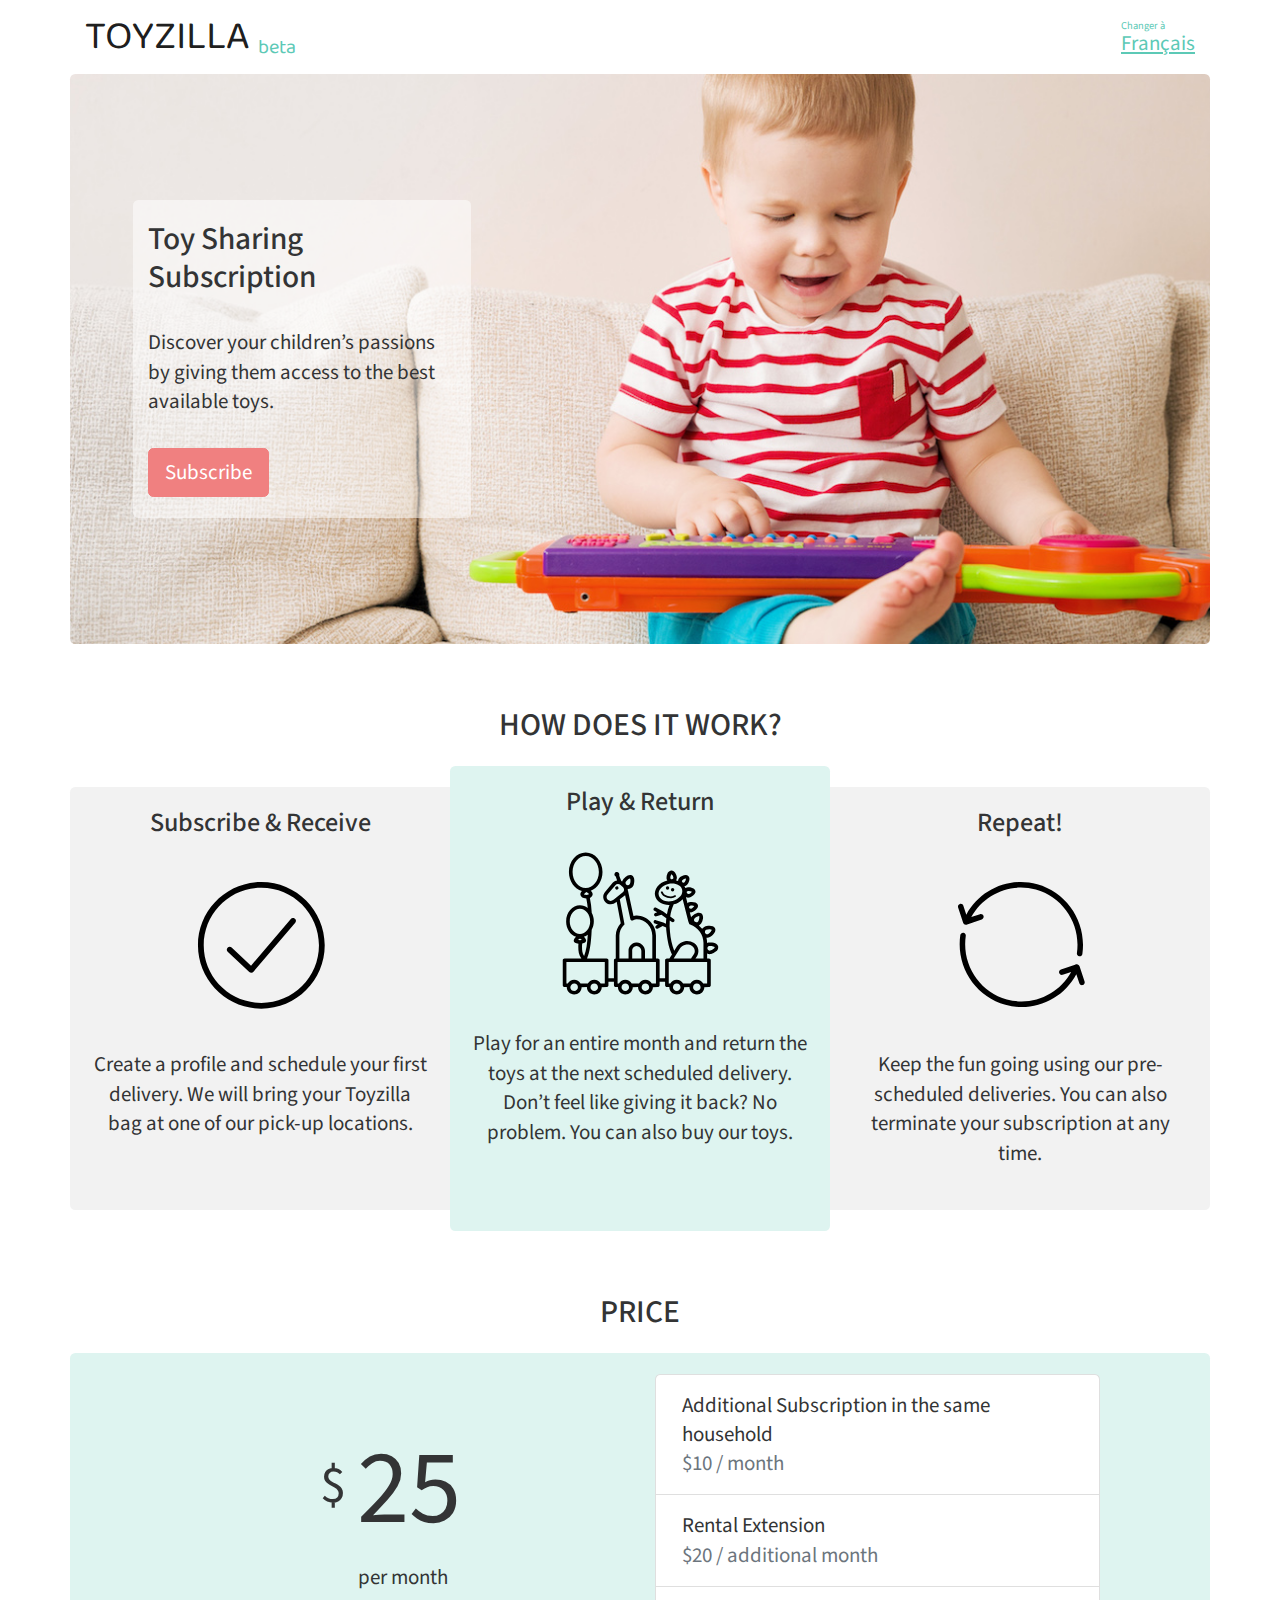
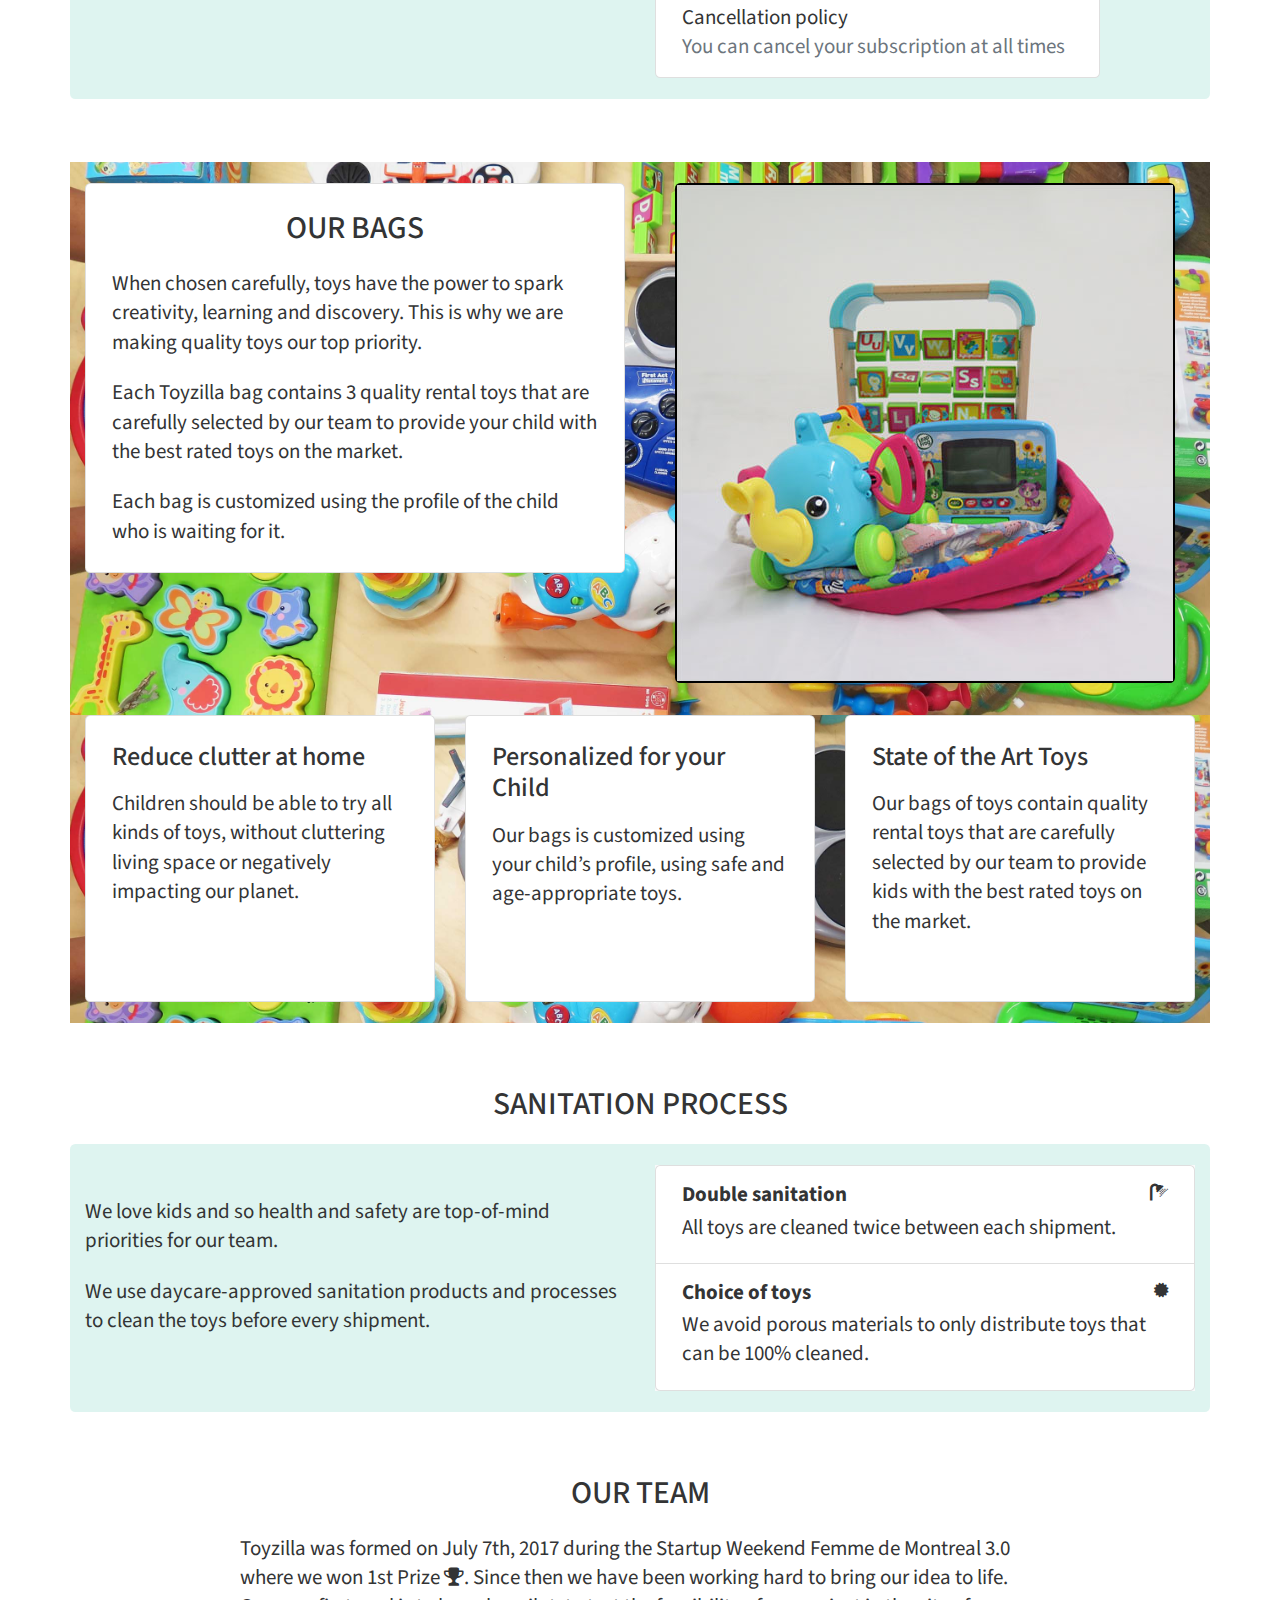
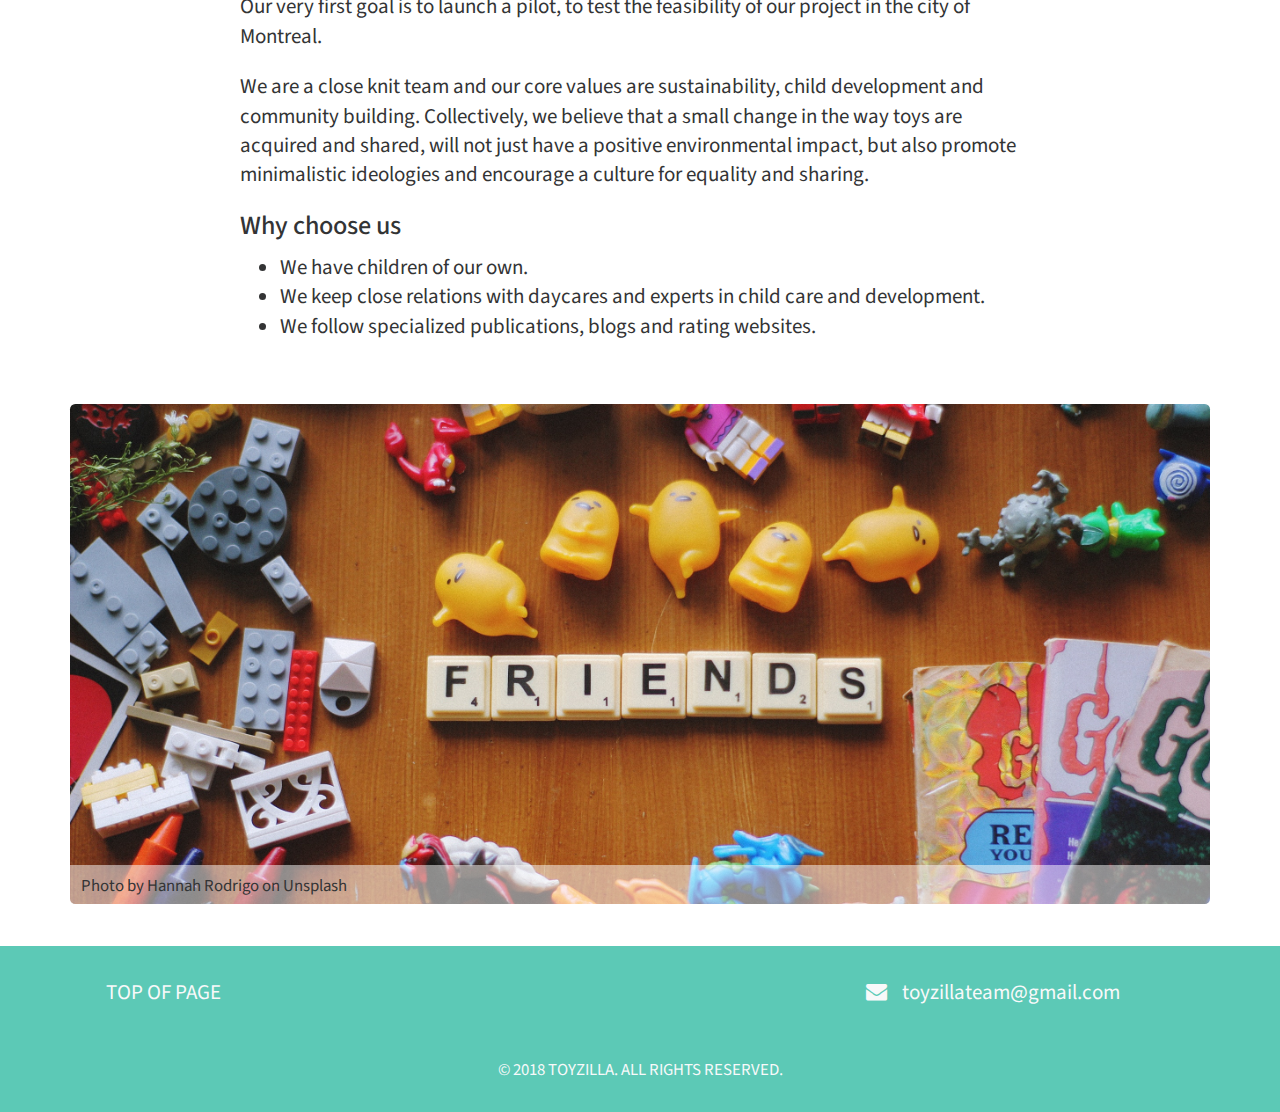
==== commit b45b67c9: "Update pricing." ====
--- a/index.html
+++ b/index.html
@@ -120,7 +120,7 @@
         <h2 class="h4 text-center mb-3">PRICE</h2>
         <div class="row rounded">
           <div class="col-md-5 ml-md-auto my-5">
-            <div class="text-large text-center" style="margin-left: -24px;">$ <span class="text-huge" style="vertical-align: middle">30</span></div>
+            <div class="text-large text-center" style="margin-left: -24px;">$ <span class="text-huge" style="vertical-align: middle">25</span></div>
             <div class="text-center">per month</div>
           </div>
           <div class="col-md-5 mr-md-auto pb-md-3 py-3">
